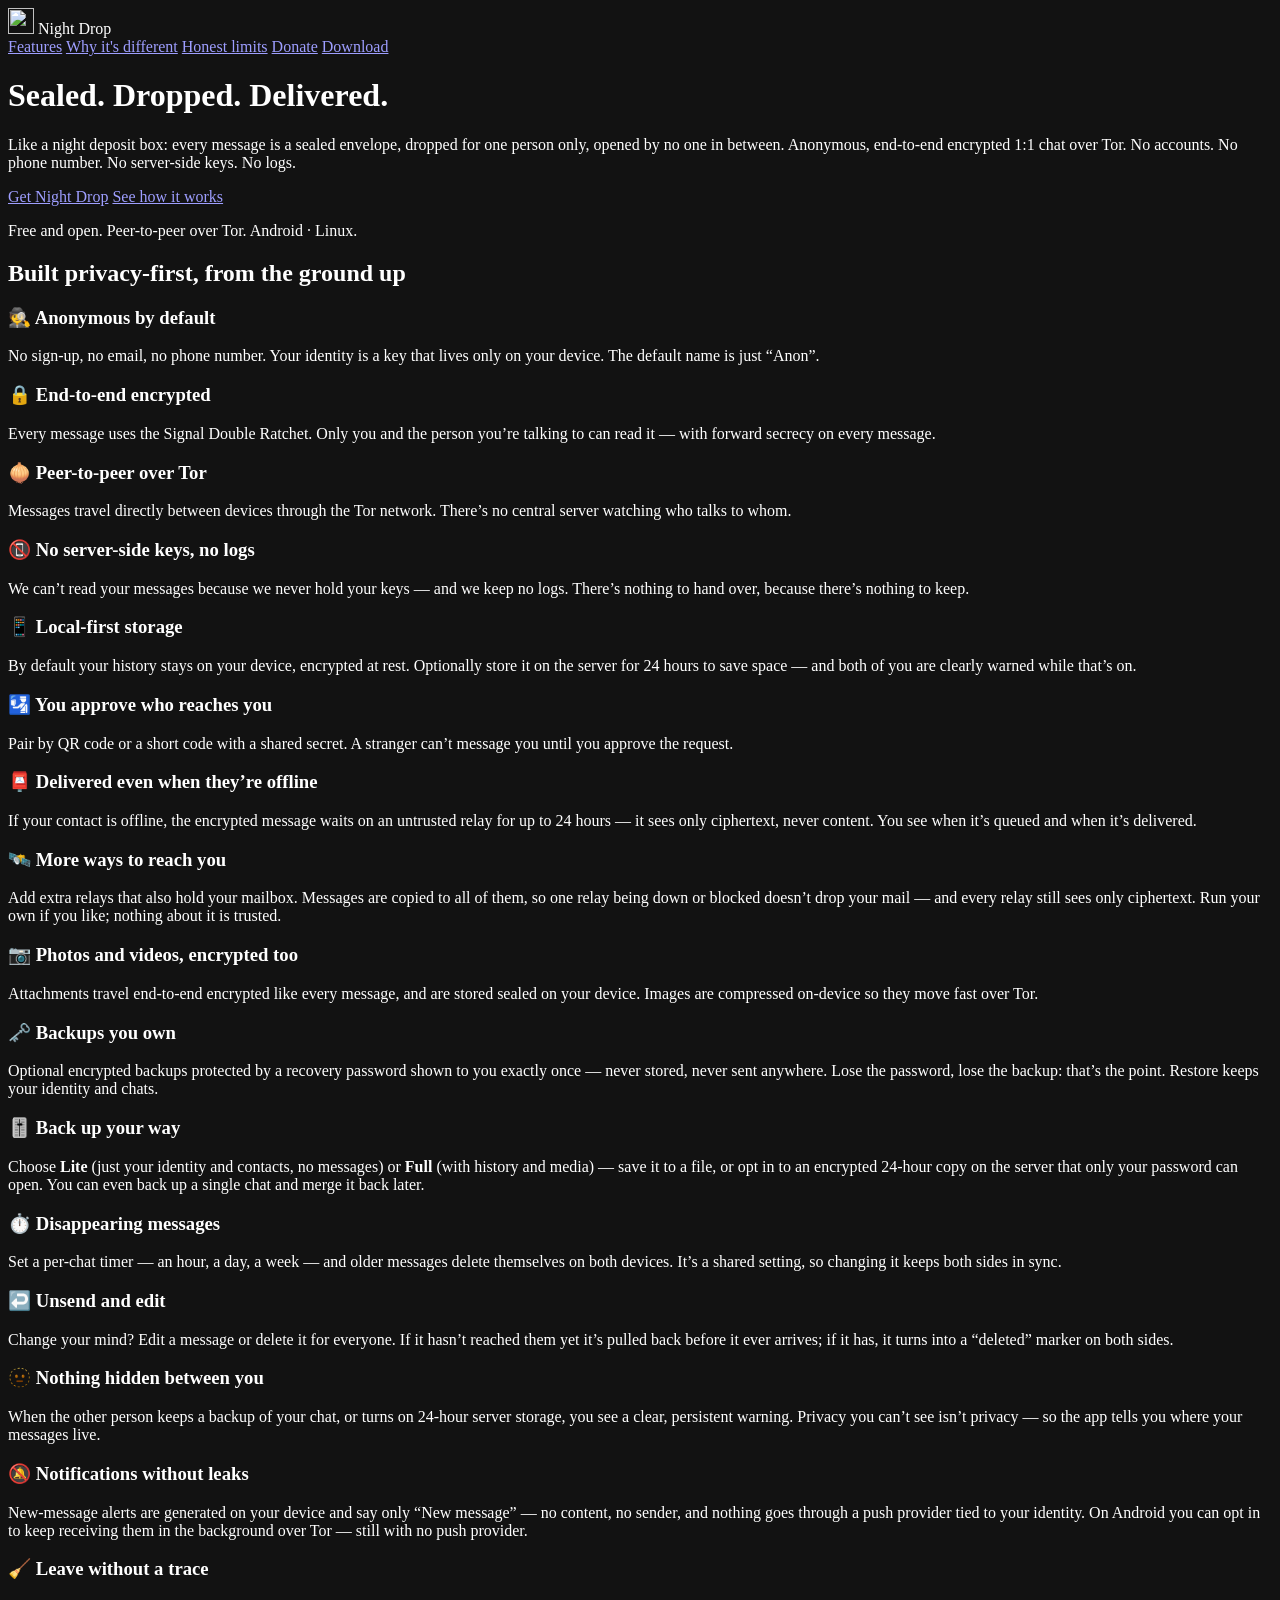
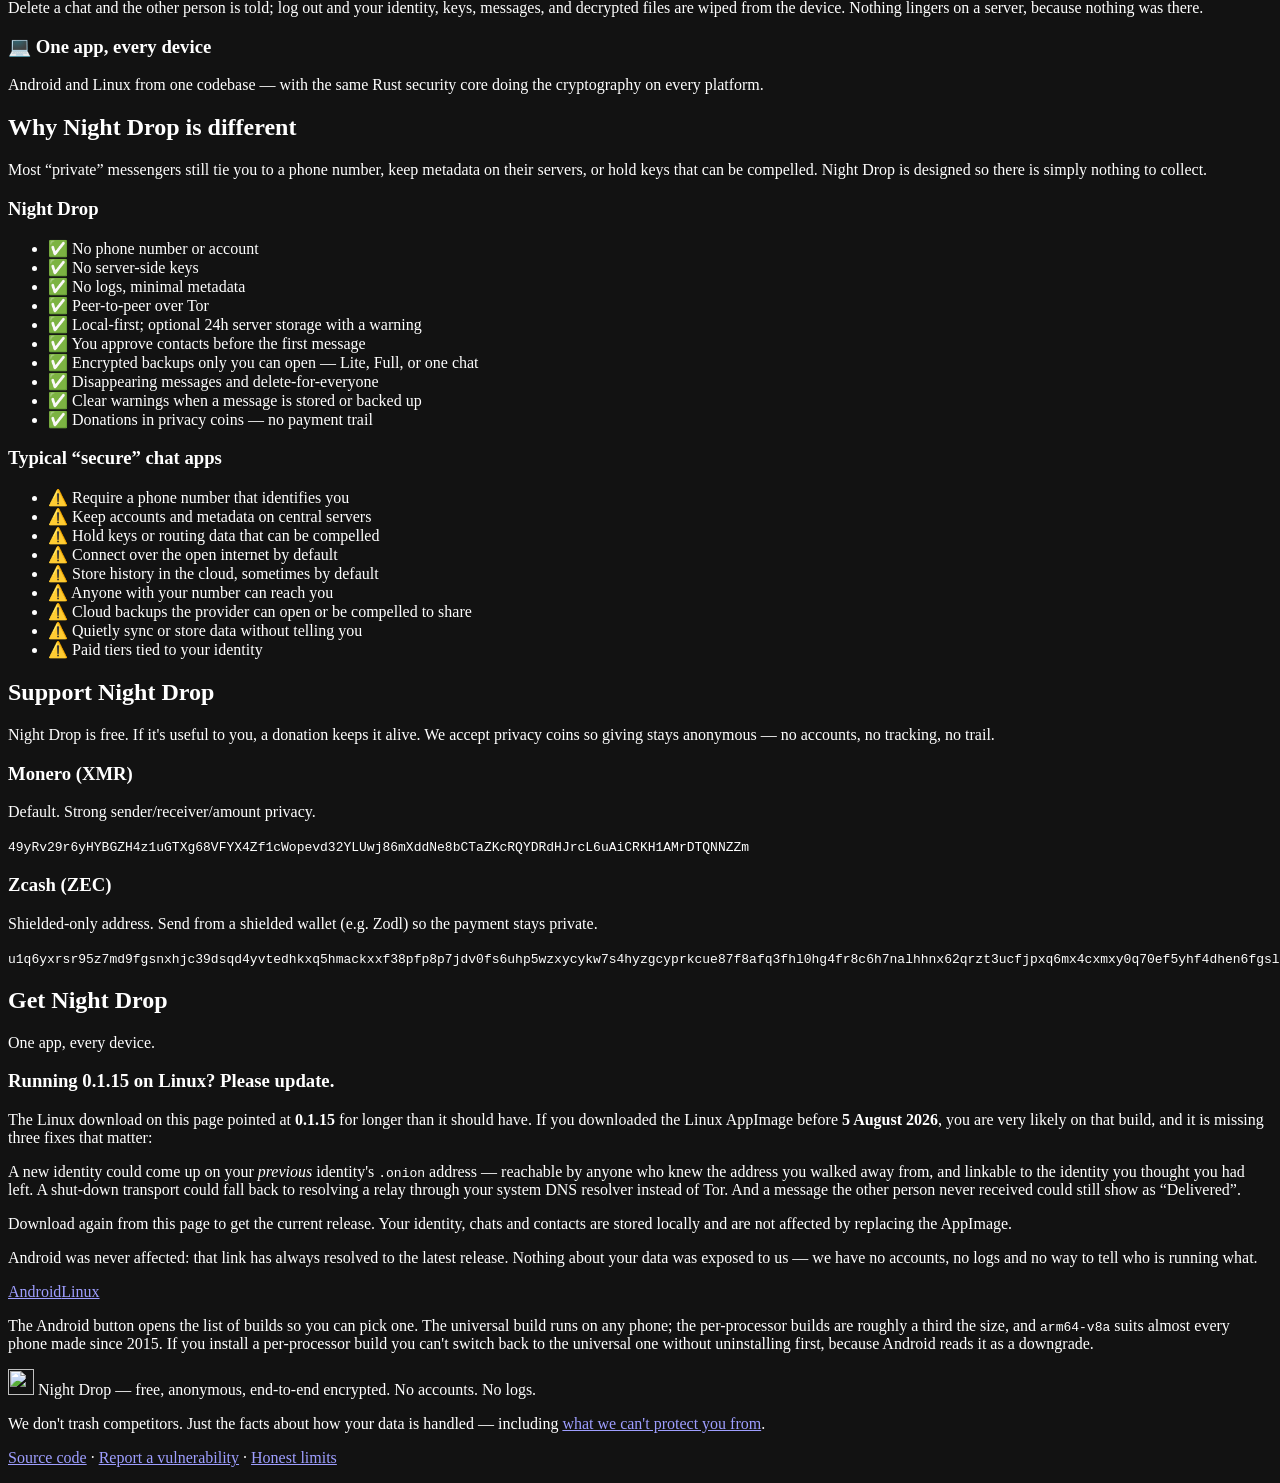
==== website/index.html @ 1fd668e3 "Accept Zcash donations, and show the addresses without JavaScript Adds a shielded-only Zcash unified" ====
<!DOCTYPE html>
<html lang="en">
<head>
  <meta charset="UTF-8" />
  <!-- No external resources: block any third-party script, style, font, image, or beacon —
       nothing can track a visitor or exfiltrate. (frame-ancestors is ignored in a meta CSP; set
       it plus X-Frame-Options as HTTP headers on the server for clickjacking protection.) -->
  <meta http-equiv="Content-Security-Policy" content="default-src 'self'; script-src 'self' 'unsafe-inline'; style-src 'self' 'unsafe-inline'; img-src 'self' data:; font-src 'self'; connect-src 'self'; object-src 'none'; base-uri 'none'; form-action 'none'; frame-ancestors 'none'">
  <meta name="viewport" content="width=device-width, initial-scale=1.0" />
  <title>Night Drop — private messaging that leaves no trace</title>
  <meta name="description" content="Night Drop is a free, anonymous, end-to-end encrypted 1:1 messenger. No accounts, no server-side keys, no logs. Peer-to-peer over Tor, local-first storage." />
  <link rel="canonical" href="https://nightdrop.app/" />
  <meta name="robots" content="index, follow, max-image-preview:large" />
  <!-- Privacy: don't leak the referring URL to anything the page links out to. -->
  <meta name="referrer" content="no-referrer" />
  <meta name="theme-color" content="#0e0f14" />
  <meta name="color-scheme" content="dark" />

  <!-- Open Graph (link previews) -->
  <meta property="og:title" content="Night Drop — private messaging that leaves no trace" />
  <meta property="og:description" content="Sealed. Dropped. Delivered. Anonymous, end-to-end encrypted 1:1 chat over Tor — no accounts, no server-side keys, no logs, no one in between." />
  <meta property="og:type" content="website" />
  <meta property="og:url" content="https://nightdrop.app/" />
  <meta property="og:site_name" content="Night Drop" />
  <meta property="og:locale" content="en" />
  <meta property="og:image" content="https://nightdrop.app/icon-512.png" />
  <meta property="og:image:width" content="512" />
  <meta property="og:image:height" content="512" />
  <meta property="og:image:alt" content="Night Drop app icon" />

  <!-- Twitter/X card -->
  <meta name="twitter:card" content="summary" />
  <meta name="twitter:title" content="Night Drop — private messaging that leaves no trace" />
  <meta name="twitter:description" content="Anonymous, end-to-end encrypted 1:1 chat over Tor — no accounts, no server-side keys, no logs, no one in between." />
  <meta name="twitter:image" content="https://nightdrop.app/icon-512.png" />

  <link rel="icon" type="image/png" sizes="192x192" href="icon-192.png" />
  <link rel="icon" type="image/png" sizes="512x512" href="icon-512.png" />
  <link rel="apple-touch-icon" href="apple-touch-icon.png" />
  <link rel="manifest" href="/manifest.webmanifest" />
  <link rel="stylesheet" href="styles.css" />

  <!-- Structured data: help search engines understand this is a free cross-platform
       communication app and its home page. -->
  <script type="application/ld+json">
  {
    "@context": "https://schema.org",
    "@graph": [
      {
        "@type": "WebSite",
        "@id": "https://nightdrop.app/#website",
        "url": "https://nightdrop.app/",
        "name": "Night Drop",
        "description": "Anonymous, end-to-end encrypted 1:1 messaging over Tor. No accounts, no server-side keys, no logs.",
        "inLanguage": "en"
      },
      {
        "@type": "SoftwareApplication",
        "@id": "https://nightdrop.app/#app",
        "name": "Night Drop",
        "applicationCategory": "CommunicationApplication",
        "operatingSystem": "Android, Linux",
        "url": "https://nightdrop.app/",
        "image": "https://nightdrop.app/icon-512.png",
        "description": "A free, anonymous, end-to-end encrypted 1:1 messenger. Peer-to-peer over Tor, local-first storage, no accounts and no server-side keys.",
        "isAccessibleForFree": true,
        "offers": {
          "@type": "Offer",
          "price": "0",
          "priceCurrency": "USD"
        }
      }
    ]
  }
  </script>

  <!-- Shared config (donation addresses, copy, download links). Generated from
       config/app_config.json by `make config` — the single source of truth shared with the app. -->
  <script src="config.js"></script>
</head>
<body>
  <nav>
    <div class="nav-inner">
      <span class="brand"><img src="icon-192.png" alt="" class="brand-icon" width="26" height="26" decoding="async" /> Night Drop</span>
      <div class="nav-links">
        <a href="#features">Features</a>
        <a href="#why">Why it's different</a>
        <a href="limits.html">Honest limits</a>
        <a href="#donate">Donate</a>
        <a href="#download">Download</a>
      </div>
    </div>
  </nav>
  <header class="hero">
    <div class="hero-content">
      <h1 id="hero-headline">Sealed. Dropped. Delivered.</h1>
      <p class="tagline" id="hero-tagline">
        Like a night deposit box: every message is a sealed envelope, dropped for one
        person only, opened by no one in between. Anonymous, end-to-end encrypted 1:1
        chat over Tor. No accounts. No phone number. No server-side keys. No logs.
      </p>
      <div class="cta">
        <a class="btn primary" href="#download">Get Night Drop</a>
        <a class="btn ghost" href="#features">See how it works</a>
      </div>
      <p class="fineprint">Free and open. Peer-to-peer over Tor. Android ·<!-- iOS · Windows · macOS ·--> Linux.</p>
    </div>
  </header>

  <main>
    <section id="features" class="section">
      <h2>Built privacy-first, from the ground up</h2>
      <div class="grid">
        <article class="card">
          <h3>🕵️ Anonymous by default</h3>
          <p>No sign-up, no email, no phone number. Your identity is a key that lives
             only on your device. The default name is just “Anon”.</p>
        </article>
        <article class="card">
          <h3>🔒 End-to-end encrypted</h3>
          <p>Every message uses the Signal Double Ratchet. Only you and the person
             you’re talking to can read it — with forward secrecy on every message.</p>
        </article>
        <article class="card">
          <h3>🧅 Peer-to-peer over Tor</h3>
          <p>Messages travel directly between devices through the Tor network. There’s
             no central server watching who talks to whom.</p>
        </article>
        <article class="card">
          <h3>📵 No server-side keys, no logs</h3>
          <p>We can’t read your messages because we never hold your keys — and we keep
             no logs. There’s nothing to hand over, because there’s nothing to keep.</p>
        </article>
        <article class="card">
          <h3>📱 Local-first storage</h3>
          <p>By default your history stays on your device, encrypted at rest. Optionally
             store it on the server for 24 hours to save space — and both of you are
             clearly warned while that’s on.</p>
        </article>
        <article class="card">
          <h3>🛂 You approve who reaches you</h3>
          <p>Pair by QR code or a short code with a shared secret. A stranger can’t
             message you until you approve the request.</p>
        </article>
        <article class="card">
          <h3>📮 Delivered even when they’re offline</h3>
          <p>If your contact is offline, the encrypted message waits on an untrusted
             relay for up to 24 hours — it sees only ciphertext, never content. You
             see when it’s queued and when it’s delivered.</p>
        </article>
        <article class="card">
          <h3>🛰️ More ways to reach you</h3>
          <p>Add extra relays that also hold your mailbox. Messages are copied to all of
             them, so one relay being down or blocked doesn’t drop your mail — and every
             relay still sees only ciphertext. Run your own if you like; nothing about it
             is trusted.</p>
        </article>
        <article class="card">
          <h3>📷 Photos and videos, encrypted too</h3>
          <p>Attachments travel end-to-end encrypted like every message, and are
             stored sealed on your device. Images are compressed on-device so they
             move fast over Tor.</p>
        </article>
        <article class="card">
          <h3>🗝️ Backups you own</h3>
          <p>Optional encrypted backups protected by a recovery password shown to you
             exactly once — never stored, never sent anywhere. Lose the password, lose
             the backup: that’s the point. Restore keeps your identity and chats.</p>
        </article>
        <article class="card">
          <h3>🎚️ Back up your way</h3>
          <p>Choose <strong>Lite</strong> (just your identity and contacts, no messages)
             or <strong>Full</strong> (with history and media) — save it to a file, or opt
             in to an encrypted 24-hour copy on the server that only your password can open.
             You can even back up a single chat and merge it back later.</p>
        </article>
        <article class="card">
          <h3>⏱️ Disappearing messages</h3>
          <p>Set a per-chat timer — an hour, a day, a week — and older messages delete
             themselves on both devices. It’s a shared setting, so changing it keeps both
             sides in sync.</p>
        </article>
        <article class="card">
          <h3>↩️ Unsend and edit</h3>
          <p>Change your mind? Edit a message or delete it for everyone. If it hasn’t
             reached them yet it’s pulled back before it ever arrives; if it has, it turns
             into a “deleted” marker on both sides.</p>
        </article>
        <article class="card">
          <h3>🫥 Nothing hidden between you</h3>
          <p>When the other person keeps a backup of your chat, or turns on 24-hour server
             storage, you see a clear, persistent warning. Privacy you can’t see isn’t
             privacy — so the app tells you where your messages live.</p>
        </article>
        <article class="card">
          <h3>🔕 Notifications without leaks</h3>
          <p>New-message alerts are generated on your device and say only “New
             message” — no content, no sender, and nothing goes through a push
             provider tied to your identity. On Android you can opt in to keep receiving
             them in the background over Tor — still with no push provider.</p>
        </article>
        <article class="card">
          <h3>🧹 Leave without a trace</h3>
          <p>Delete a chat and the other person is told; log out and your identity,
             keys, messages, and decrypted files are wiped from the device. Nothing
             lingers on a server, because nothing was there.</p>
        </article>
        <article class="card">
          <h3>💻 One app, every device</h3>
          <p>Android <!--iOS, Windows, macOS,--> and Linux from one codebase — with the same
             Rust security core doing the cryptography on every platform.</p>
        </article>
      </div>
    </section>

    <section id="why" class="section alt">
      <h2>Why Night Drop is different</h2>
      <p class="lead">
        Most “private” messengers still tie you to a phone number, keep metadata on
        their servers, or hold keys that can be compelled. Night Drop is designed so
        there is simply nothing to collect.
      </p>
      <div class="compare">
        <div class="compare-col us">
          <h3>Night Drop</h3>
          <ul>
            <li>✅ No phone number or account</li>
            <li>✅ No server-side keys</li>
            <li>✅ No logs, minimal metadata</li>
            <li>✅ Peer-to-peer over Tor</li>
            <li>✅ Local-first; optional 24h server storage with a warning</li>
            <li>✅ You approve contacts before the first message</li>
            <li>✅ Encrypted backups only you can open — Lite, Full, or one chat</li>
            <li>✅ Disappearing messages and delete-for-everyone</li>
            <li>✅ Clear warnings when a message is stored or backed up</li>
            <li>✅ Donations in privacy coins — no payment trail</li>
          </ul>
        </div>
        <div class="compare-col them">
          <h3>Typical “secure” chat apps</h3>
          <ul>
            <li>⚠️ Require a phone number that identifies you</li>
            <li>⚠️ Keep accounts and metadata on central servers</li>
            <li>⚠️ Hold keys or routing data that can be compelled</li>
            <li>⚠️ Connect over the open internet by default</li>
            <li>⚠️ Store history in the cloud, sometimes by default</li>
            <li>⚠️ Anyone with your number can reach you</li>
            <li>⚠️ Cloud backups the provider can open or be compelled to share</li>
            <li>⚠️ Quietly sync or store data without telling you</li>
            <li>⚠️ Paid tiers tied to your identity</li>
          </ul>
        </div>
      </div>
    </section>

    <section id="donate" class="section">
      <h2>Support Night Drop</h2>
      <p class="lead" id="donate-blurb">
        Night Drop is free. If it’s useful to you, a donation keeps it alive. We accept
        privacy coins so giving stays anonymous — no accounts, no tracking, no trail.
      </p>
      <!-- Static copies of config/app_config.json's donations, for visitors without JavaScript —
           Tor Browser's "Safest" level disables it, and the onion site is where those visitors
           are. config.js re-renders the same list when scripts run. A placeholder here once showed
           Safest-mode visitors no Monero address at all; app/test/donations_test.dart now fails
           if any address in the config is missing from this page. -->
      <div class="grid" id="donate-grid">
        <article class="card coin">
          <h3>Monero (XMR)</h3>
          <p class="muted">Default. Strong sender/receiver/amount privacy.</p>
          <code class="addr">49yRv29r6yHYBGZH4z1uGTXg68VFYX4Zf1cWopevd32YLUwj86mXddNe8bCTaZKcRQYDRdHJrcL6uAiCRKH1AMrDTQNNZZm</code>
        </article>
        <article class="card coin">
          <h3>Zcash (ZEC)</h3>
          <p class="muted">Shielded-only address. Send from a shielded wallet (e.g. Zodl) so the payment stays private.</p>
          <code class="addr">u1q6yxrsr95z7md9fgsnxhjc39dsqd4yvtedhkxq5hmackxxf38pfp8p7jdv0fs6uhp5wzxycykw7s4hyzgcyprkcue87f8afq3fhl0hg4fr8c6h7nalhhnx62qrzt3ucfjpxq6mx4cxmxy0q70ef5yhf4dhen6fgslsntl85zju00ulhk</code>
        </article>
      </div>
      <!--<p class="fineprint">Addresses are non-custodial and published as-is. Edit them in one
        place — <code>config/app_config.json</code> — then run <code>make config</code>.</p>-->
    </section>

    <section id="download" class="section alt">
      <h2>Get Night Drop</h2>
      <p class="lead">One app, every device.</p>

      <!-- Remove this notice once 0.1.15 is far enough behind us to be uninteresting. It exists
           because the Linux download link on this page pointed at the v0.1.15 tag from
           2026-08-02 (when 0.1.16 shipped) until 2026-08-05, so people who downloaded Linux in
           that window are on a build missing three security fixes and have no auto-update. -->
      <div class="notice" role="note">
        <h3>Running 0.1.15 on Linux? Please update.</h3>
        <p>The Linux download on this page pointed at <strong>0.1.15</strong> for longer than it
           should have. If you downloaded the Linux AppImage before <strong>5 August 2026</strong>,
           you are very likely on that build, and it is missing three fixes that matter:</p>
        <p class="muted">A new identity could come up on your <em>previous</em> identity's
           <code>.onion</code> address — reachable by anyone who knew the address you walked away
           from, and linkable to the identity you thought you had left. A shut-down transport could
           fall back to resolving a relay through your system DNS resolver instead of Tor. And a
           message the other person never received could still show as “Delivered”.</p>
        <p>Download again from this page to get the current release. Your identity, chats and
           contacts are stored locally and are not affected by replacing the AppImage.</p>
        <p class="muted">Android was never affected: that link has always resolved to the latest
           release. Nothing about your data was exposed to us — we have no accounts, no logs and no
           way to tell who is running what.</p>
      </div>
      <div class="downloads" id="download-links">
        <!--<a class="btn ghost" href="#">iOS</a>-->
        <a class="btn ghost" href="#">Android</a>
        <!--<a class="btn ghost" href="#">Windows</a>-->
        <!--a class="btn ghost" href="#">macOS</a>-->
        <a class="btn ghost" href="#">Linux</a>
      </div>
      <p class="fineprint">
        The Android button opens the list of builds so you can pick one. The universal build runs
        on any phone; the per-processor builds are roughly a third the size, and
        <code>arm64-v8a</code> suits almost every phone made since 2015. If you install a
        per-processor build you can't switch back to the universal one without uninstalling
        first, because Android reads it as a downgrade.
      </p>
    </section>
  </main>

  <footer>
    <p><img src="icon-192.png" alt="" class="brand-icon" width="26" height="26" decoding="async" /> Night Drop — free, anonymous, end-to-end encrypted. No accounts. No logs.</p>
    <p class="muted">We don't trash competitors. Just the facts about how your data is handled — including <a href="limits.html">what we can't protect you from</a>.</p>
    <p class="muted footer-links">
      <a href="https://github.com/nightdropapp/nightdrop" id="source-link">Source code</a> ·
      <a href="/.well-known/security.txt">Report a vulnerability</a> ·
      <a href="limits.html">Honest limits</a>
    </p>
  </footer>

  <!-- Populate the parts that change (addresses, copy, download links) from the shared config
       so they stay in sync with the app. Falls back to the static HTML above if config.js is
       absent (e.g. opened without `make config`). -->
  <script>
    (function () {
      var c = window.NIGHTDROP_CONFIG;
      if (!c) return;
      function esc(s) {
        return String(s).replace(/[&<>"]/g, function (m) {
          return { '&': '&amp;', '<': '&lt;', '>': '&gt;', '"': '&quot;' }[m];
        });
      }
      function setText(id, txt) {
        var e = document.getElementById(id);
        if (e && txt) e.textContent = txt;
      }
      if (c.links && c.links.source) {
        var src = document.getElementById('source-link');
        if (src) src.href = c.links.source;
      }
      if (c.app) {
        setText('hero-headline', c.app.headline);
        setText('hero-tagline', c.app.tagline);
        setText('donate-blurb', c.app.blurb);
        if (c.app.name) document.title = c.app.name + ' — private messaging that leaves no trace';
      }
      if (Array.isArray(c.donations) && c.donations.length) {
        var grid = document.getElementById('donate-grid');
        if (grid) {
          grid.innerHTML = c.donations.map(function (d) {
            return '<article class="card coin"><h3>' + esc(d.name) + ' (' + esc(d.ticker) +
              ')</h3><p class="muted">' + esc(d.note || '') + '</p><code class="addr">' +
              esc(d.address) + '</code></article>';
          }).join('');
        }
      }
      if (c.downloads) {
        // On the .onion mirror, serve the binaries from this same origin so a visitor never has
        // to leave Tor for a clearnet endpoint (GitHub) to download. On clearnet, keep the GitHub
        // release links. downloads_onion holds the same-origin /applications/ paths.
        var onion = /\.onion$/i.test(location.hostname);
        var src = (onion && c.downloads_onion) ? c.downloads_onion : c.downloads;
        var box = document.getElementById('download-links');
        if (box) {
          var labels = { android: 'Android', windows: 'Windows', linux: 'Linux' };
          // Emit only an http(s) URL, or a same-origin /applications/ path (the .onion mirror).
          // Never a javascript:/data: scheme, even if the config were tampered with. esc() handles
          // characters; this guards the scheme.
          var usable = function (u) {
            return !!u && (/^https?:\/\//i.test(u) || /^\/applications\/[\w.\/-]+$/.test(u));
          };
          // A platform with no download configured is OMITTED, not rendered as a dead `#` button.
          // config/app_config.json ships empty strings for the platforms that have no build yet
          // (windows, and ios/macos which are not in `labels`), and a download button that goes
          // nowhere reads as a broken site to the one visitor who came to download.
          box.innerHTML = Object.keys(labels).filter(function (k) { return usable(src[k]); })
            .map(function (k) {
              var url = src[k];
              // `download` only for a link to an actual file. Android points at a folder (the
              // .onion mirror) or the release page (clearnet) so the visitor picks their build;
              // marking those `download` would save the listing page itself instead of opening it.
              var dl = /\.[A-Za-z0-9]+$/.test(url) ? ' download' : '';
              return '<a class="btn ghost"' + dl + ' href="' + esc(url) + '">' + labels[k] + '</a>';
            }).join('');
        }
      }
    })();
  </script>

  <!-- Frosted-glass sticky header: add .scrolled once the page leaves the top. -->
  <script>
    (function () {
      var nav = document.querySelector('nav');
      if (!nav) return;
      var onScroll = function () { nav.classList.toggle('scrolled', window.scrollY > 8); };
      onScroll();
      window.addEventListener('scroll', onScroll, { passive: true });
    })();
  </script>
</body>
</html>
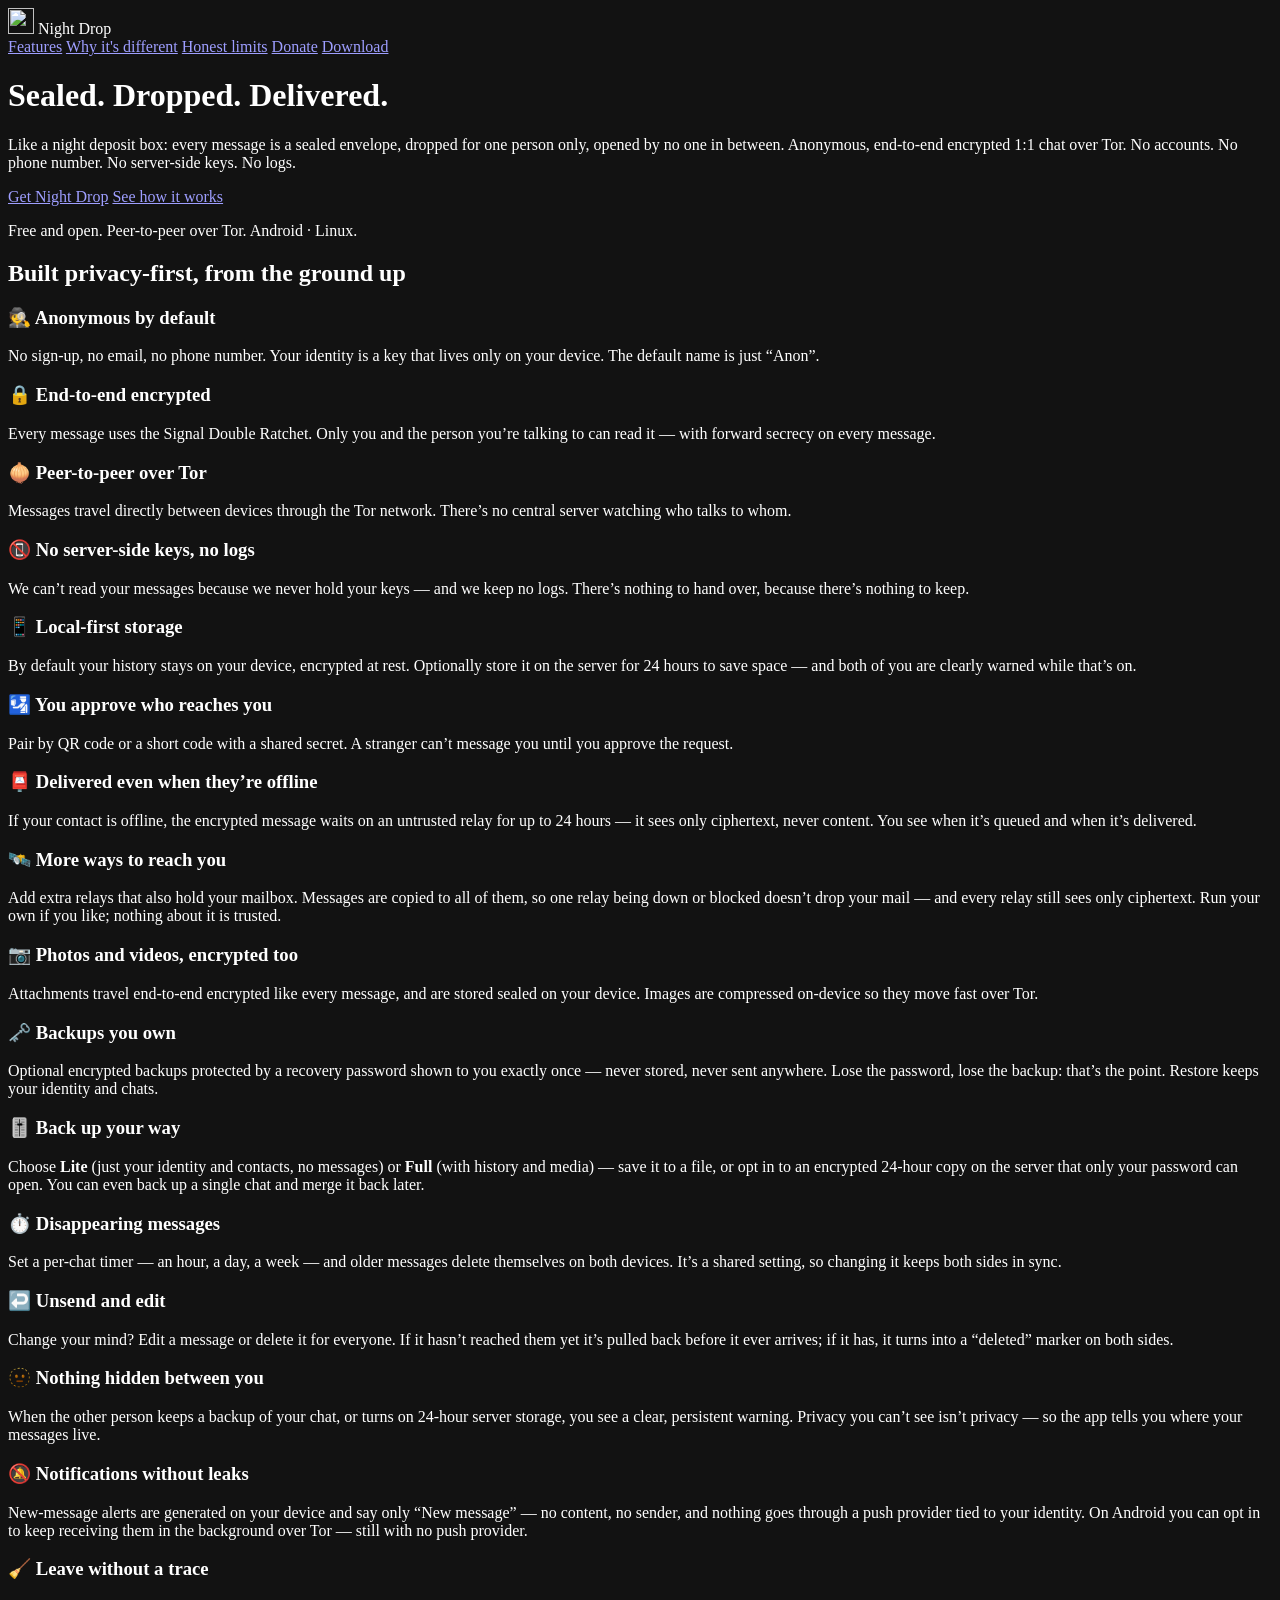
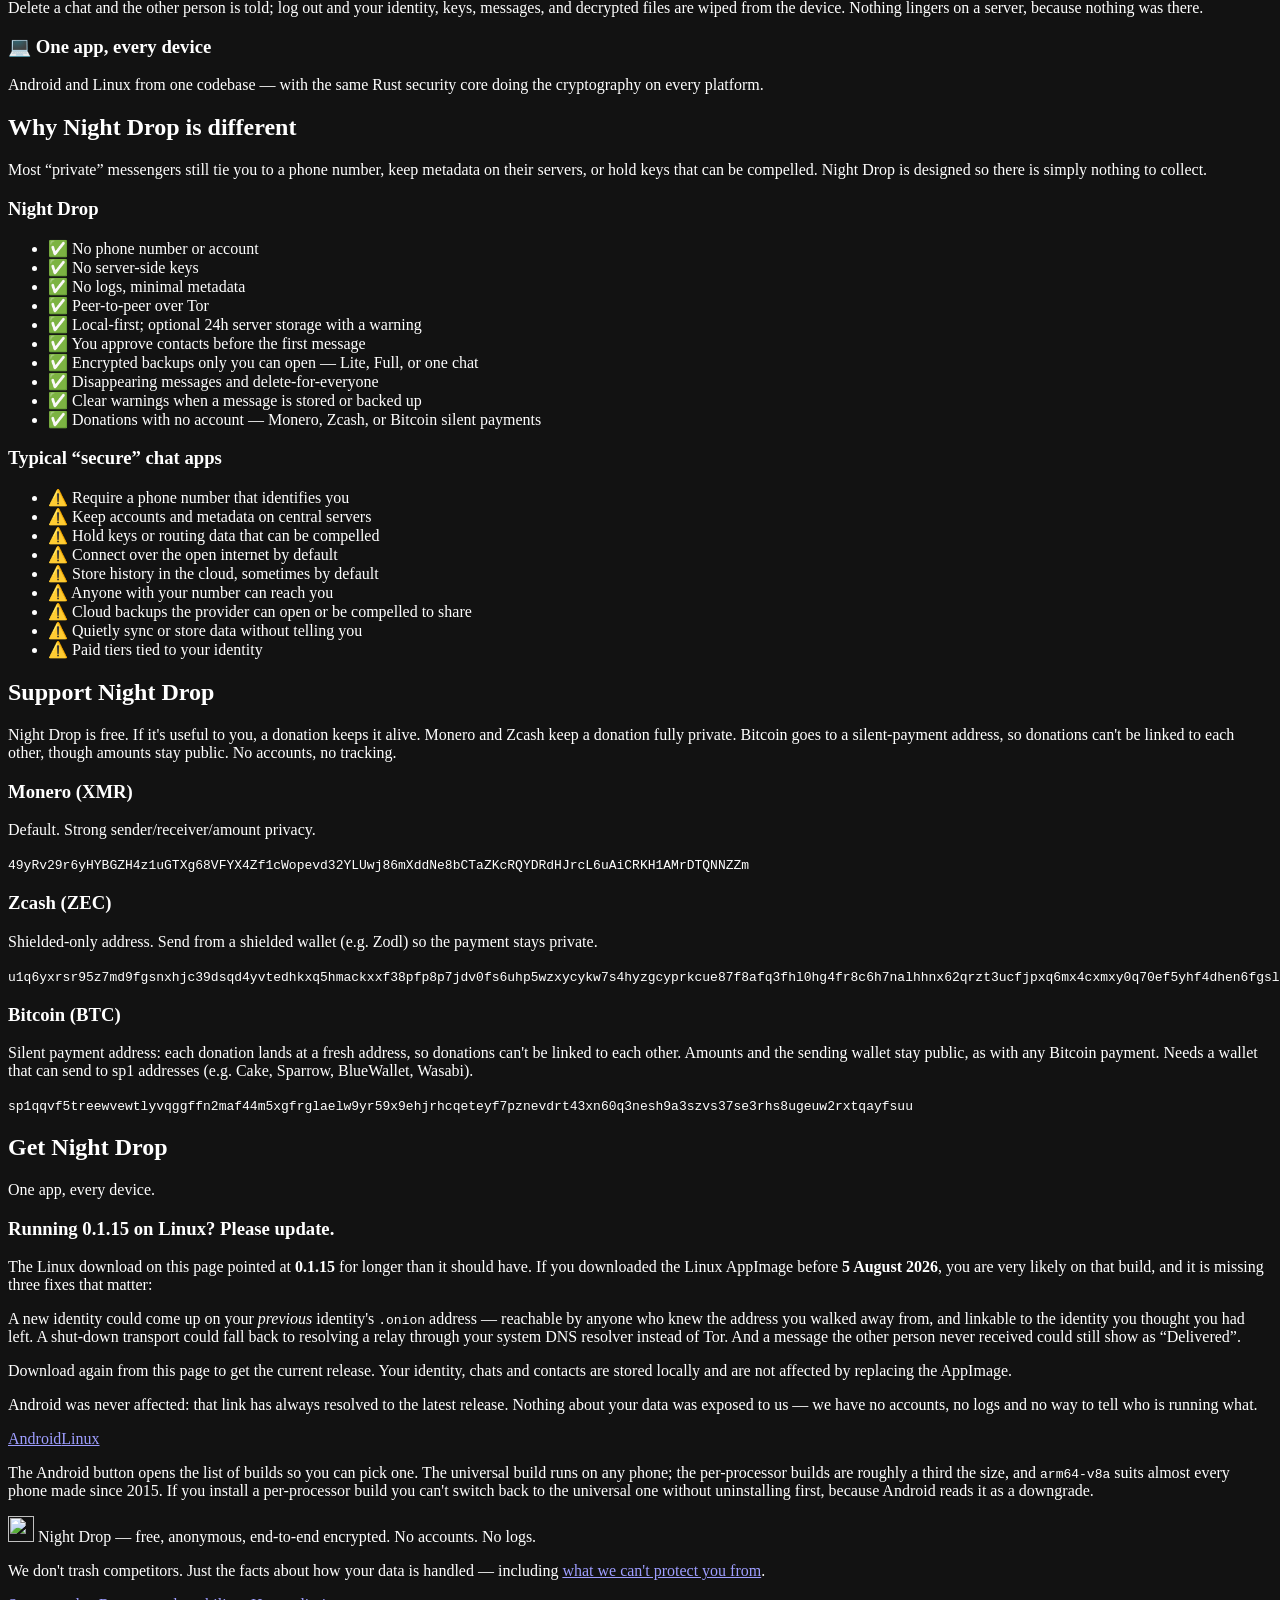
==== commit 72615567: "Accept Bitcoin donations through a silent payment address For donors who hold no privacy coin. Only " ====
--- a/website/index.html
+++ b/website/index.html
@@ -233,7 +233,7 @@
             <li>✅ Encrypted backups only you can open — Lite, Full, or one chat</li>
             <li>✅ Disappearing messages and delete-for-everyone</li>
             <li>✅ Clear warnings when a message is stored or backed up</li>
-            <li>✅ Donations in privacy coins — no payment trail</li>
+            <li>✅ Donations with no account — Monero, Zcash, or Bitcoin silent payments</li>
           </ul>
         </div>
         <div class="compare-col them">
@@ -256,8 +256,9 @@
     <section id="donate" class="section">
       <h2>Support Night Drop</h2>
       <p class="lead" id="donate-blurb">
-        Night Drop is free. If it’s useful to you, a donation keeps it alive. We accept
-        privacy coins so giving stays anonymous — no accounts, no tracking, no trail.
+        Night Drop is free. If it’s useful to you, a donation keeps it alive. Monero and Zcash keep
+        a donation fully private. Bitcoin goes to a silent-payment address, so donations can’t be
+        linked to each other, though amounts stay public. No accounts, no tracking.
       </p>
       <!-- Static copies of config/app_config.json's donations, for visitors without JavaScript —
            Tor Browser's "Safest" level disables it, and the onion site is where those visitors
@@ -274,6 +275,11 @@
           <h3>Zcash (ZEC)</h3>
           <p class="muted">Shielded-only address. Send from a shielded wallet (e.g. Zodl) so the payment stays private.</p>
           <code class="addr">u1q6yxrsr95z7md9fgsnxhjc39dsqd4yvtedhkxq5hmackxxf38pfp8p7jdv0fs6uhp5wzxycykw7s4hyzgcyprkcue87f8afq3fhl0hg4fr8c6h7nalhhnx62qrzt3ucfjpxq6mx4cxmxy0q70ef5yhf4dhen6fgslsntl85zju00ulhk</code>
+        </article>
+        <article class="card coin">
+          <h3>Bitcoin (BTC)</h3>
+          <p class="muted">Silent payment address: each donation lands at a fresh address, so donations can’t be linked to each other. Amounts and the sending wallet stay public, as with any Bitcoin payment. Needs a wallet that can send to sp1 addresses (e.g. Cake, Sparrow, BlueWallet, Wasabi).</p>
+          <code class="addr">sp1qqvf5treewvewtlyvqggffn2maf44m5xgfrglaelw9yr59x9ehjrhcqeteyf7pznevdrt43xn60q3nesh9a3szvs37se3rhs8ugeuw2rxtqayfsuu</code>
         </article>
       </div>
       <!--<p class="fineprint">Addresses are non-custodial and published as-is. Edit them in one
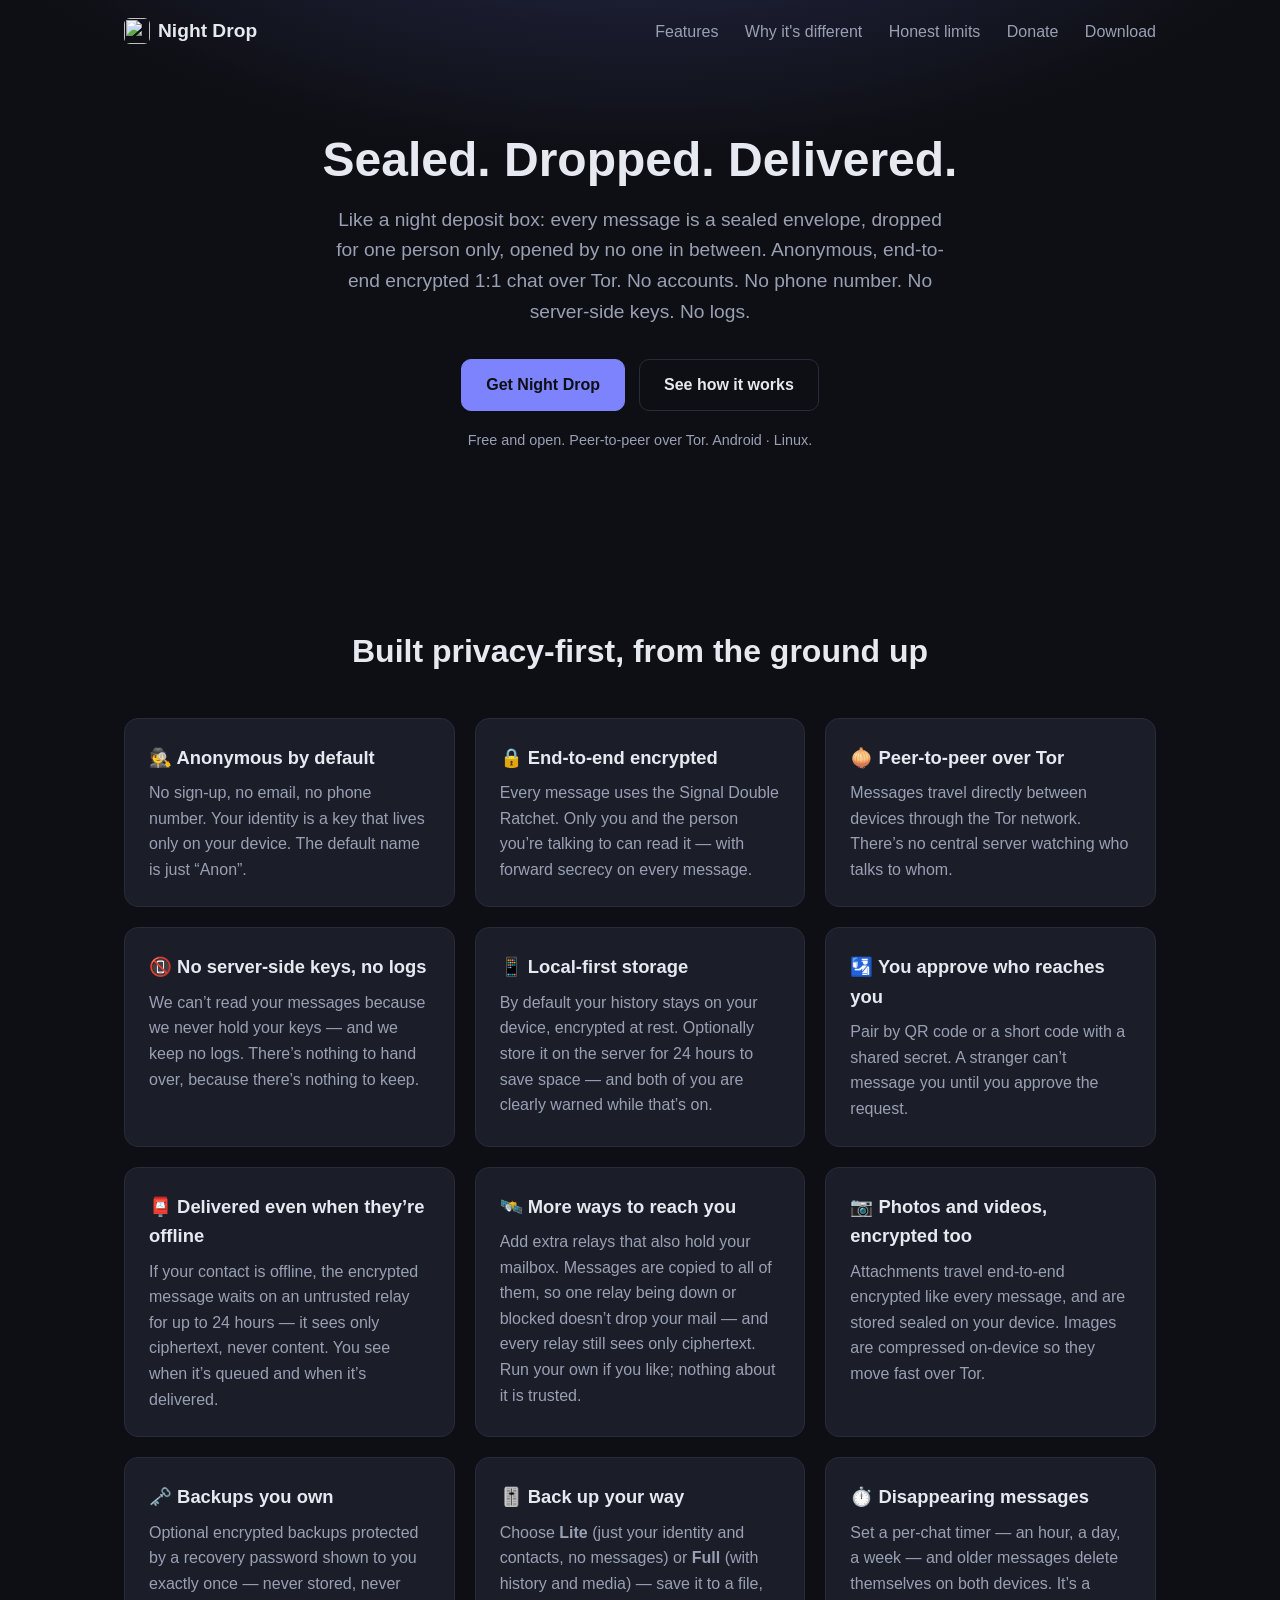
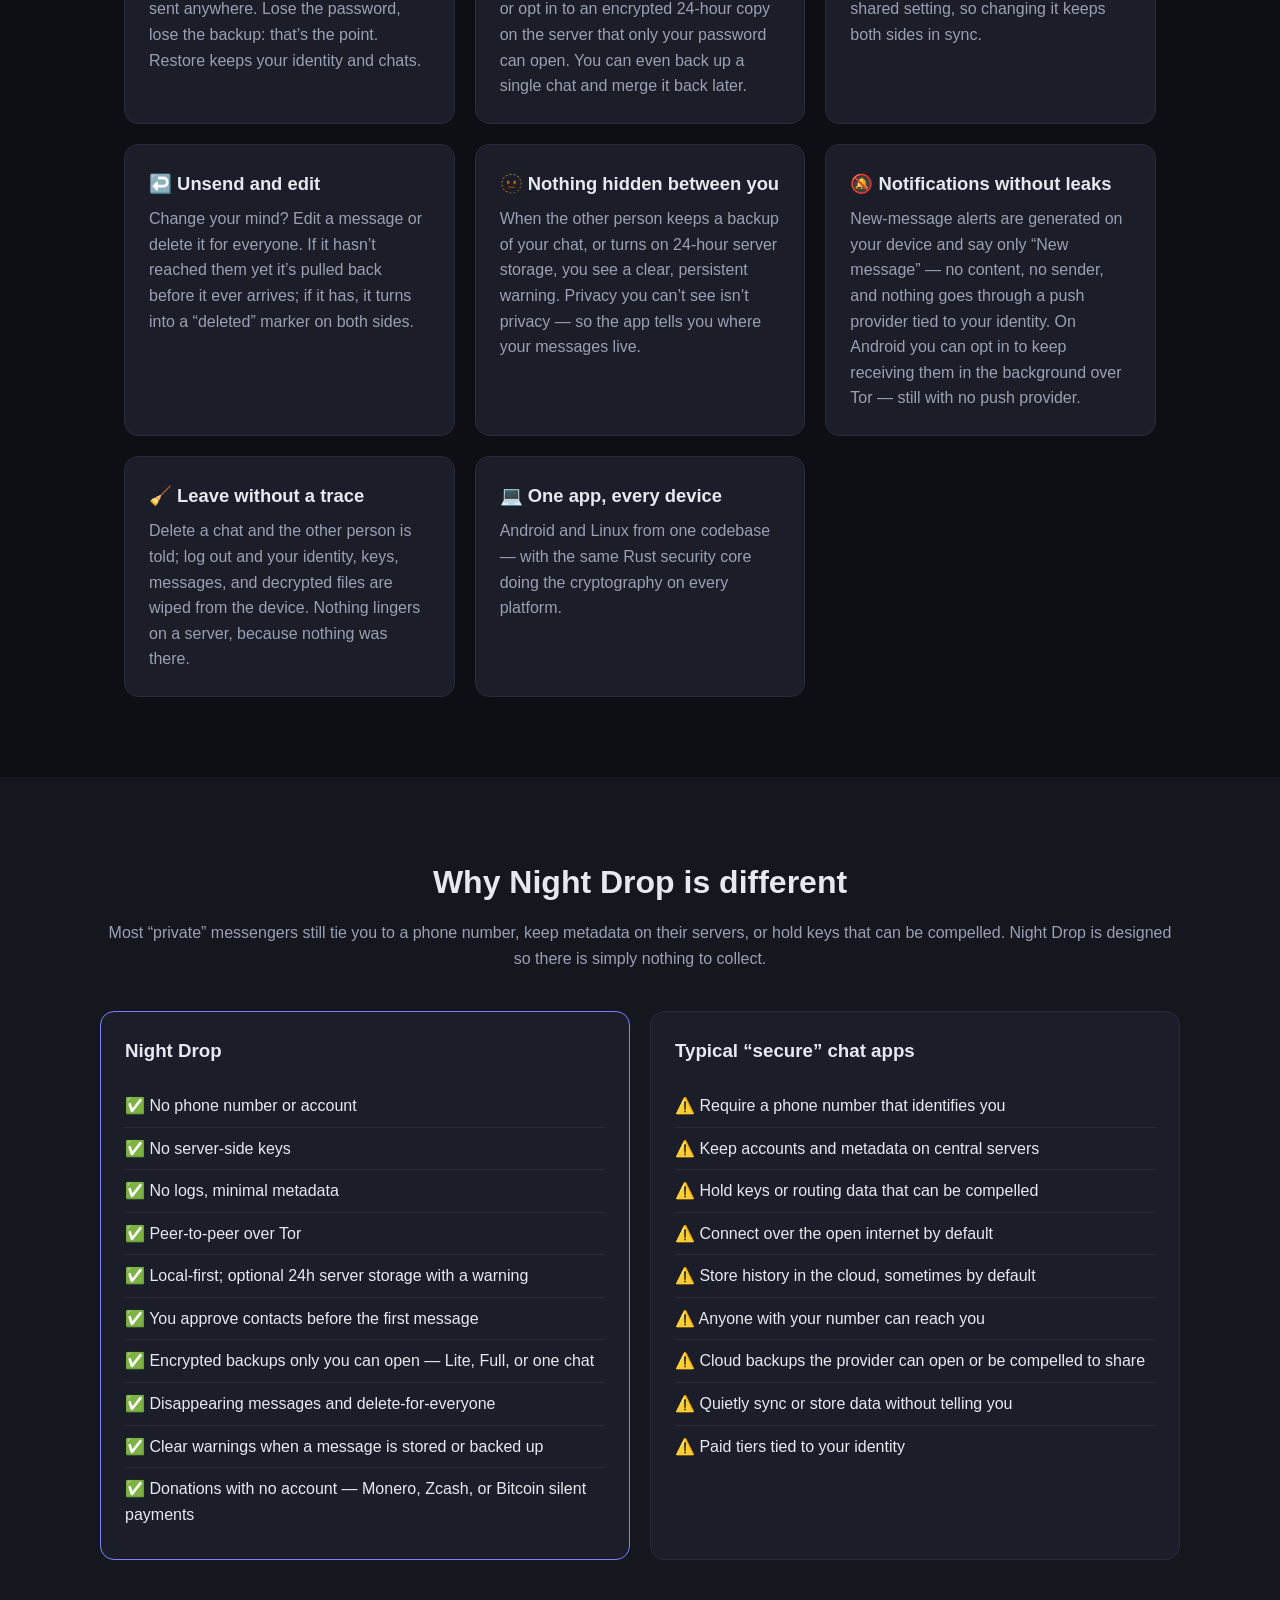
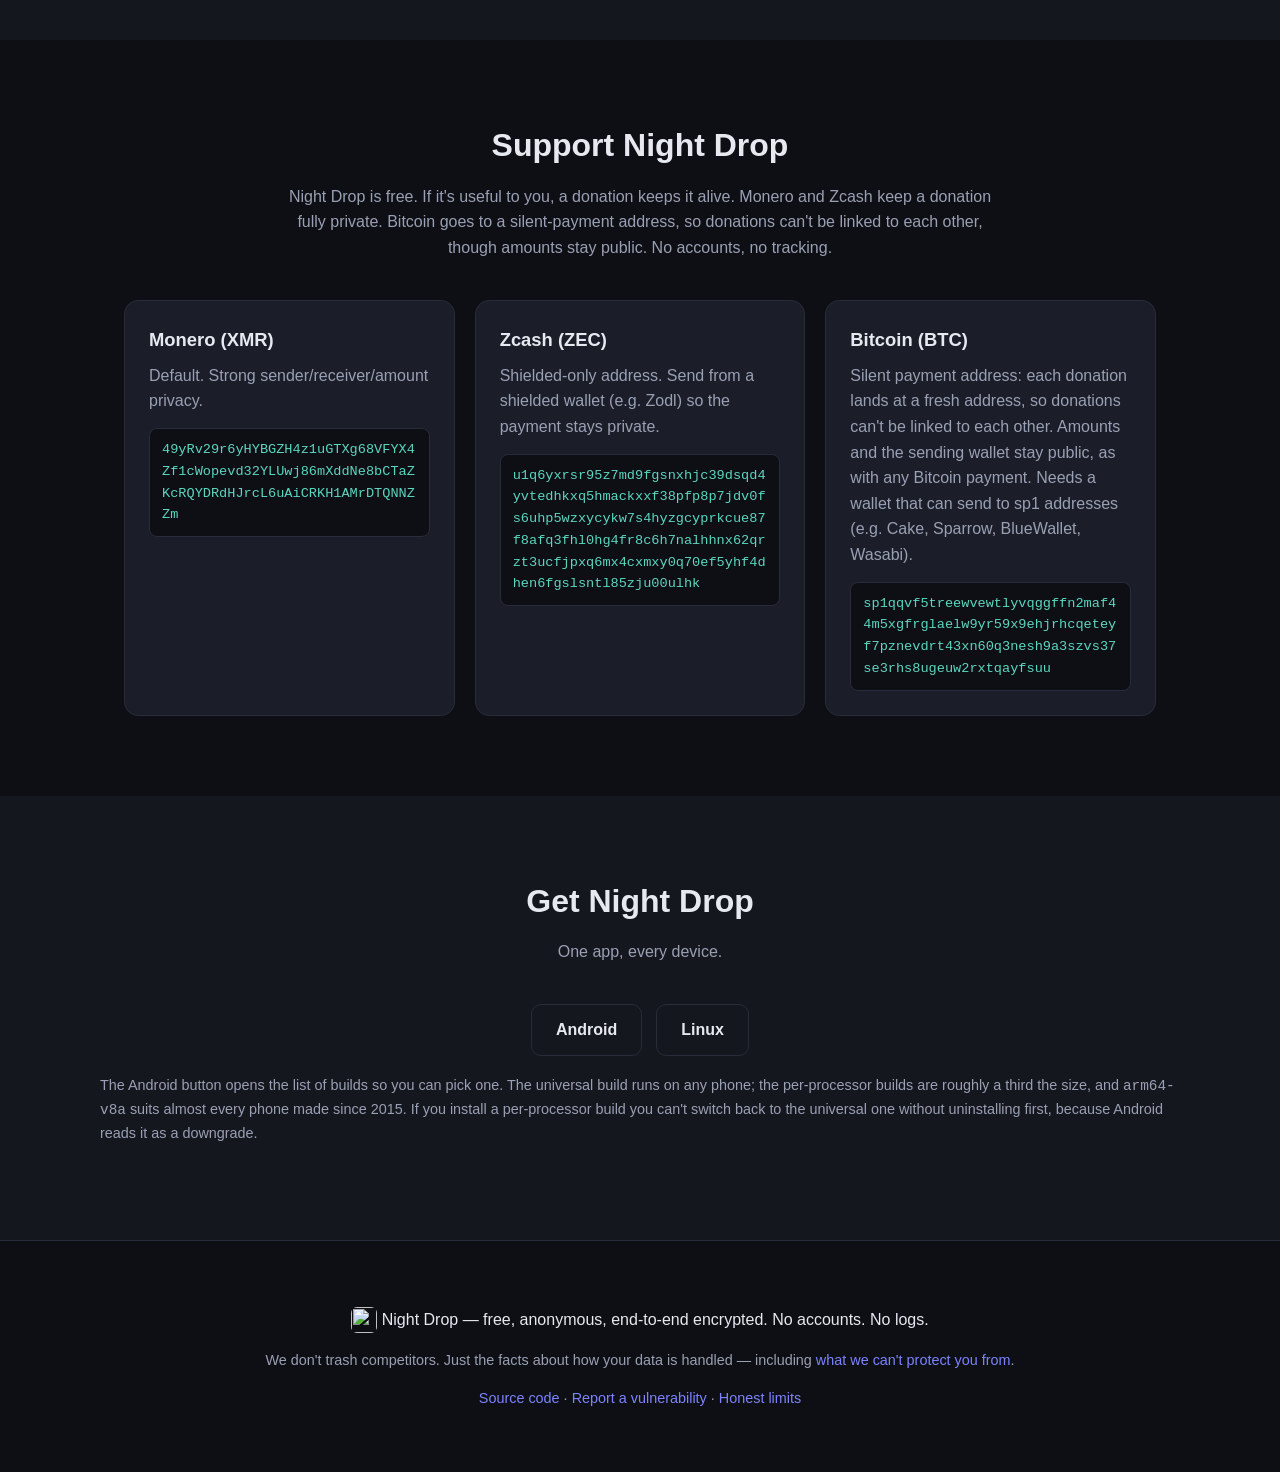
==== commit 7bfa4007: "Retire the "Running 0.1.15 on Linux?" notice It ran from 2026-08-05, nine releases ago, and was the " ====
--- a/website/index.html
+++ b/website/index.html
@@ -290,26 +290,6 @@
       <h2>Get Night Drop</h2>
       <p class="lead">One app, every device.</p>
 
-      <!-- Remove this notice once 0.1.15 is far enough behind us to be uninteresting. It exists
-           because the Linux download link on this page pointed at the v0.1.15 tag from
-           2026-08-02 (when 0.1.16 shipped) until 2026-08-05, so people who downloaded Linux in
-           that window are on a build missing three security fixes and have no auto-update. -->
-      <div class="notice" role="note">
-        <h3>Running 0.1.15 on Linux? Please update.</h3>
-        <p>The Linux download on this page pointed at <strong>0.1.15</strong> for longer than it
-           should have. If you downloaded the Linux AppImage before <strong>5 August 2026</strong>,
-           you are very likely on that build, and it is missing three fixes that matter:</p>
-        <p class="muted">A new identity could come up on your <em>previous</em> identity's
-           <code>.onion</code> address — reachable by anyone who knew the address you walked away
-           from, and linkable to the identity you thought you had left. A shut-down transport could
-           fall back to resolving a relay through your system DNS resolver instead of Tor. And a
-           message the other person never received could still show as “Delivered”.</p>
-        <p>Download again from this page to get the current release. Your identity, chats and
-           contacts are stored locally and are not affected by replacing the AppImage.</p>
-        <p class="muted">Android was never affected: that link has always resolved to the latest
-           release. Nothing about your data was exposed to us — we have no accounts, no logs and no
-           way to tell who is running what.</p>
-      </div>
       <div class="downloads" id="download-links">
         <!--<a class="btn ghost" href="#">iOS</a>-->
         <a class="btn ghost" href="#">Android</a>
--- a/website/styles.css
+++ b/website/styles.css
@@ -0,0 +1,189 @@
+:root {
+  --bg: #0e0f14;
+  --bg-alt: #15171f;
+  --card: #1b1e29;
+  --text: #e7e9f0;
+  --muted: #9aa0b4;
+  --accent: #7c83fd;
+  --accent-2: #5cd6c0;
+  --border: #272b3a;
+}
+
+* { box-sizing: border-box; }
+
+/* Offset in-page anchor jumps so headings don't land under the sticky nav. */
+html { scroll-behavior: smooth; scroll-padding-top: 76px; }
+
+body {
+  margin: 0;
+  font-family: -apple-system, BlinkMacSystemFont, "Segoe UI", Roboto, sans-serif;
+  /* Hero glow lives on the body so it sits behind the (now sticky, out-of-hero) nav.
+     no-repeat + a solid base keeps it from tiling down the tall page. */
+  background: radial-gradient(1200px 600px at 50% -200px, #2a2f55 0%, var(--bg) 60%) no-repeat var(--bg);
+  color: var(--text);
+  line-height: 1.6;
+}
+
+a { color: var(--accent); text-decoration: none; }
+
+/* Hero */
+.hero {
+  padding-bottom: 80px;
+}
+
+nav {
+  position: sticky;
+  top: 0;
+  z-index: 50;
+  border-bottom: 1px solid transparent;
+  transition: background-color .25s ease, backdrop-filter .25s ease,
+              border-color .25s ease, box-shadow .25s ease;
+}
+/* Frosted-glass bar once the page is scrolled. At the very top it stays transparent,
+   sitting over the hero gradient; the .scrolled class is toggled by a scroll listener.
+   The solid-ish rgba background is a graceful fallback where backdrop-filter is unsupported. */
+nav.scrolled {
+  background: rgba(14, 15, 20, 0.7);
+  -webkit-backdrop-filter: blur(14px) saturate(140%);
+  backdrop-filter: blur(14px) saturate(140%);
+  border-bottom-color: var(--border);
+  box-shadow: 0 8px 30px rgba(0, 0, 0, 0.28);
+}
+.nav-inner {
+  display: flex;
+  align-items: center;
+  justify-content: space-between;
+  max-width: 1080px;
+  margin: 0 auto;
+  padding: 16px 24px;
+}
+
+.brand { font-weight: 700; font-size: 1.2rem; display: inline-flex; align-items: center; gap: 8px; }
+.brand-icon { width: 26px; height: 26px; border-radius: 6px; vertical-align: middle; }
+.nav-links a { margin-left: 22px; color: var(--muted); }
+.nav-links a:hover { color: var(--text); }
+
+.hero-content {
+  max-width: 760px;
+  margin: 0 auto;
+  padding: 70px 24px 0;
+  text-align: center;
+}
+
+.hero-content h1 {
+  font-size: 3rem;
+  line-height: 1.1;
+  margin: 0 0 18px;
+}
+
+.tagline { font-size: 1.2rem; color: var(--muted); margin: 0 auto 32px; max-width: 620px; }
+
+.cta { display: flex; gap: 14px; justify-content: center; flex-wrap: wrap; }
+
+.btn {
+  display: inline-block;
+  padding: 12px 24px;
+  border-radius: 10px;
+  font-weight: 600;
+  border: 1px solid var(--border);
+}
+.btn.primary { background: var(--accent); color: #0e0f14; border-color: var(--accent); }
+.btn.primary:hover { filter: brightness(1.08); }
+.btn.ghost { color: var(--text); }
+.btn.ghost:hover { border-color: var(--accent); }
+
+.fineprint { color: var(--muted); font-size: 0.9rem; margin-top: 18px; }
+
+/* Sections */
+.section { max-width: 1080px; margin: 0 auto; padding: 80px 24px; }
+.section.alt { background: var(--bg-alt); max-width: none; }
+.section.alt > * { max-width: 1080px; margin-left: auto; margin-right: auto; }
+.section h2 { font-size: 2rem; text-align: center; margin: 0 0 12px; }
+.lead { text-align: center; color: var(--muted); max-width: 720px; margin: 0 auto 40px; }
+
+/* Cards */
+.grid {
+  display: grid;
+  grid-template-columns: repeat(auto-fit, minmax(280px, 1fr));
+  gap: 20px;
+  margin-top: 40px;
+}
+.card {
+  background: var(--card);
+  border: 1px solid var(--border);
+  border-radius: 14px;
+  padding: 24px;
+}
+.card h3 { margin: 0 0 8px; font-size: 1.15rem; }
+.card p { margin: 0; color: var(--muted); }
+.card.coin .addr {
+  display: block;
+  margin-top: 14px;
+  padding: 10px 12px;
+  background: #0e0f14;
+  border: 1px solid var(--border);
+  border-radius: 8px;
+  font-size: 0.85rem;
+  word-break: break-all;
+  color: var(--accent-2);
+}
+.muted { color: var(--muted); }
+
+/* Compare */
+.compare {
+  display: grid;
+  grid-template-columns: repeat(auto-fit, minmax(300px, 1fr));
+  gap: 20px;
+  margin-top: 20px;
+}
+.compare-col {
+  background: var(--card);
+  border: 1px solid var(--border);
+  border-radius: 14px;
+  padding: 24px;
+}
+.compare-col.us { border-color: var(--accent); }
+.compare-col h3 { margin-top: 0; }
+.compare-col ul { list-style: none; padding: 0; margin: 0; }
+.compare-col li { padding: 8px 0; border-bottom: 1px solid var(--border); }
+.compare-col li:last-child { border-bottom: none; }
+
+/* Downloads */
+.downloads { display: flex; gap: 14px; justify-content: center; flex-wrap: wrap; }
+
+/* The per-processor chooser at /applications/android/ (generated by scripts/deploy-website.sh).
+   One card per build: the button, then what it's for, then its SHA-256 to check. */
+.downloads-list { list-style: none; margin: 0; padding: 0; display: grid; gap: 16px; }
+.downloads-list li {
+  background: var(--card);
+  border: 1px solid var(--border);
+  border-radius: 14px;
+  padding: 20px;
+}
+.downloads-list li p { margin: 12px 0 0; color: var(--muted); }
+.downloads-list .hash {
+  display: block;
+  margin-top: 12px;
+  padding: 10px 12px;
+  background: #0e0f14;
+  border: 1px solid var(--border);
+  border-radius: 8px;
+  font-size: 0.8rem;
+  word-break: break-all;
+  color: var(--accent-2);
+}
+
+/* Footer */
+footer {
+  text-align: center;
+  padding: 50px 24px;
+  border-top: 1px solid var(--border);
+  color: var(--text);
+}
+footer .muted { font-size: 0.9rem; }
+
+@media (max-width: 600px) {
+  .hero-content h1 { font-size: 2.2rem; }
+  .nav-links { display: none; }
+}
+
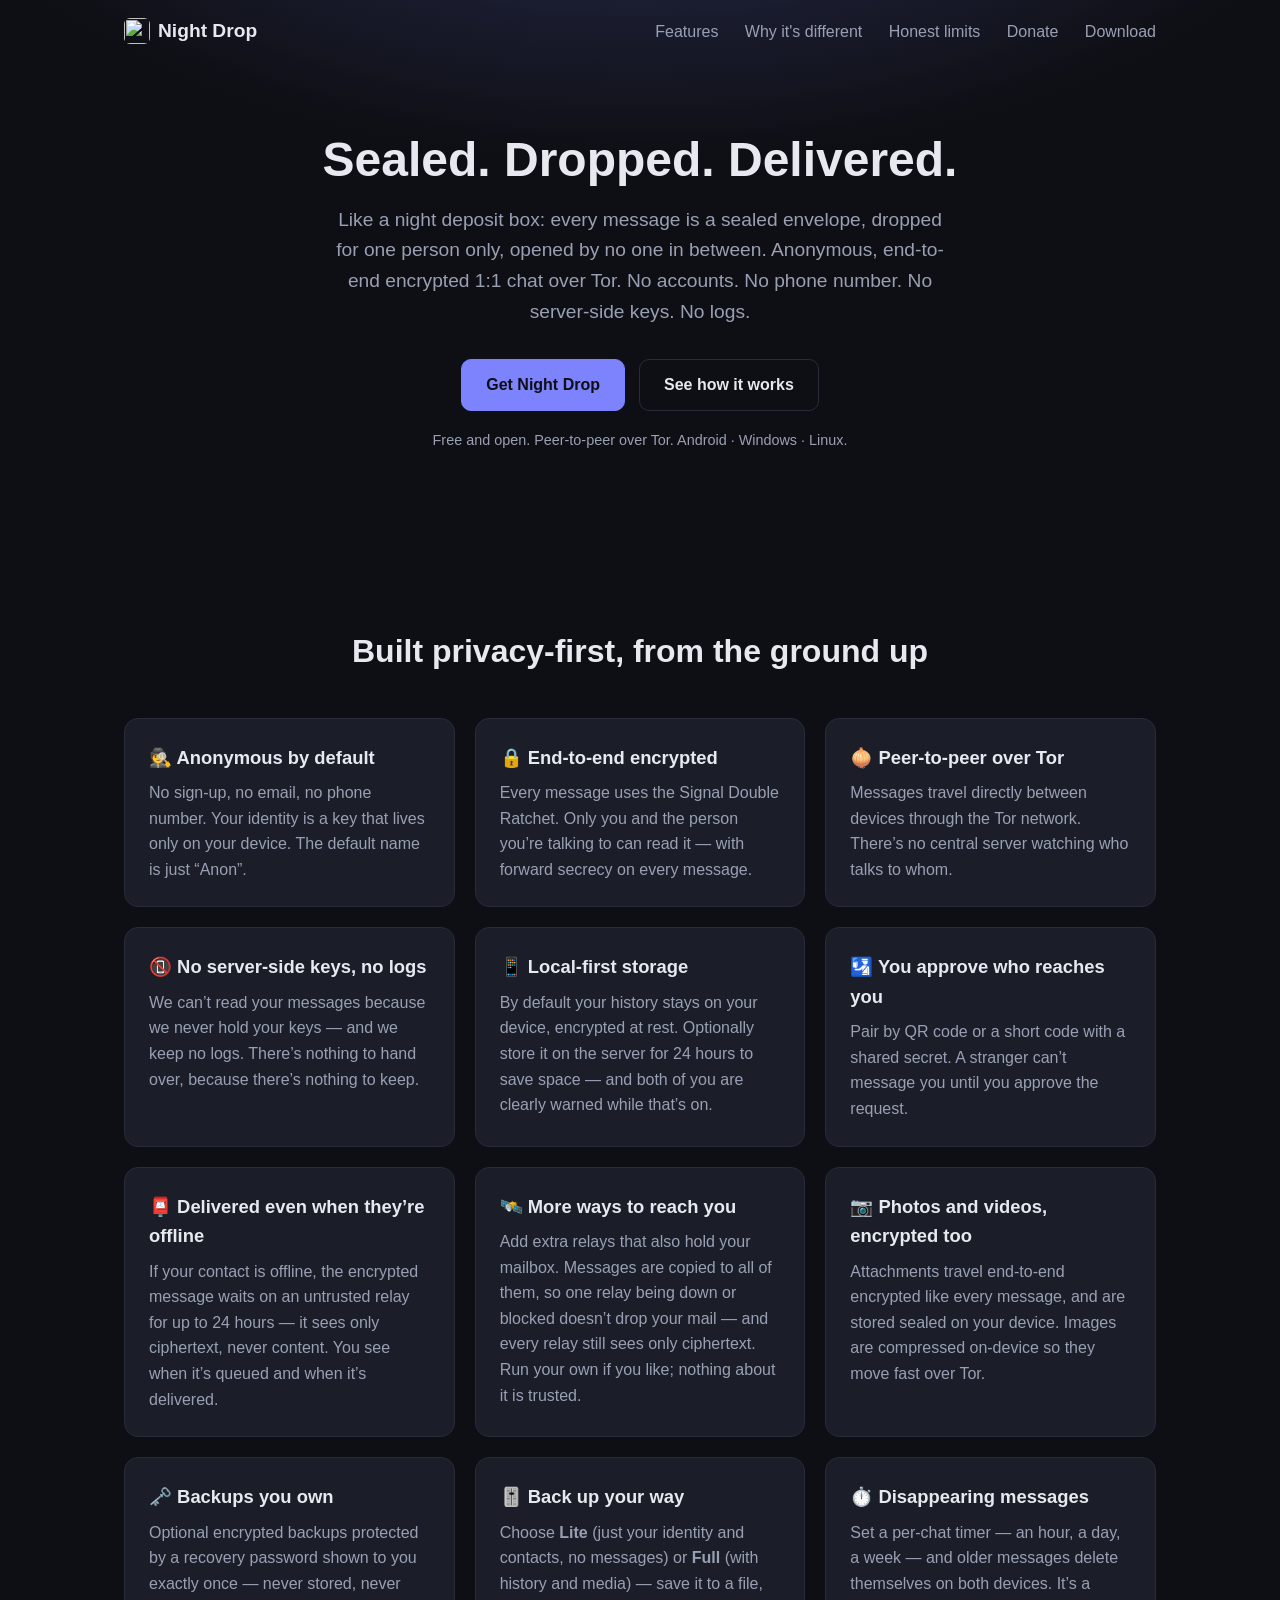
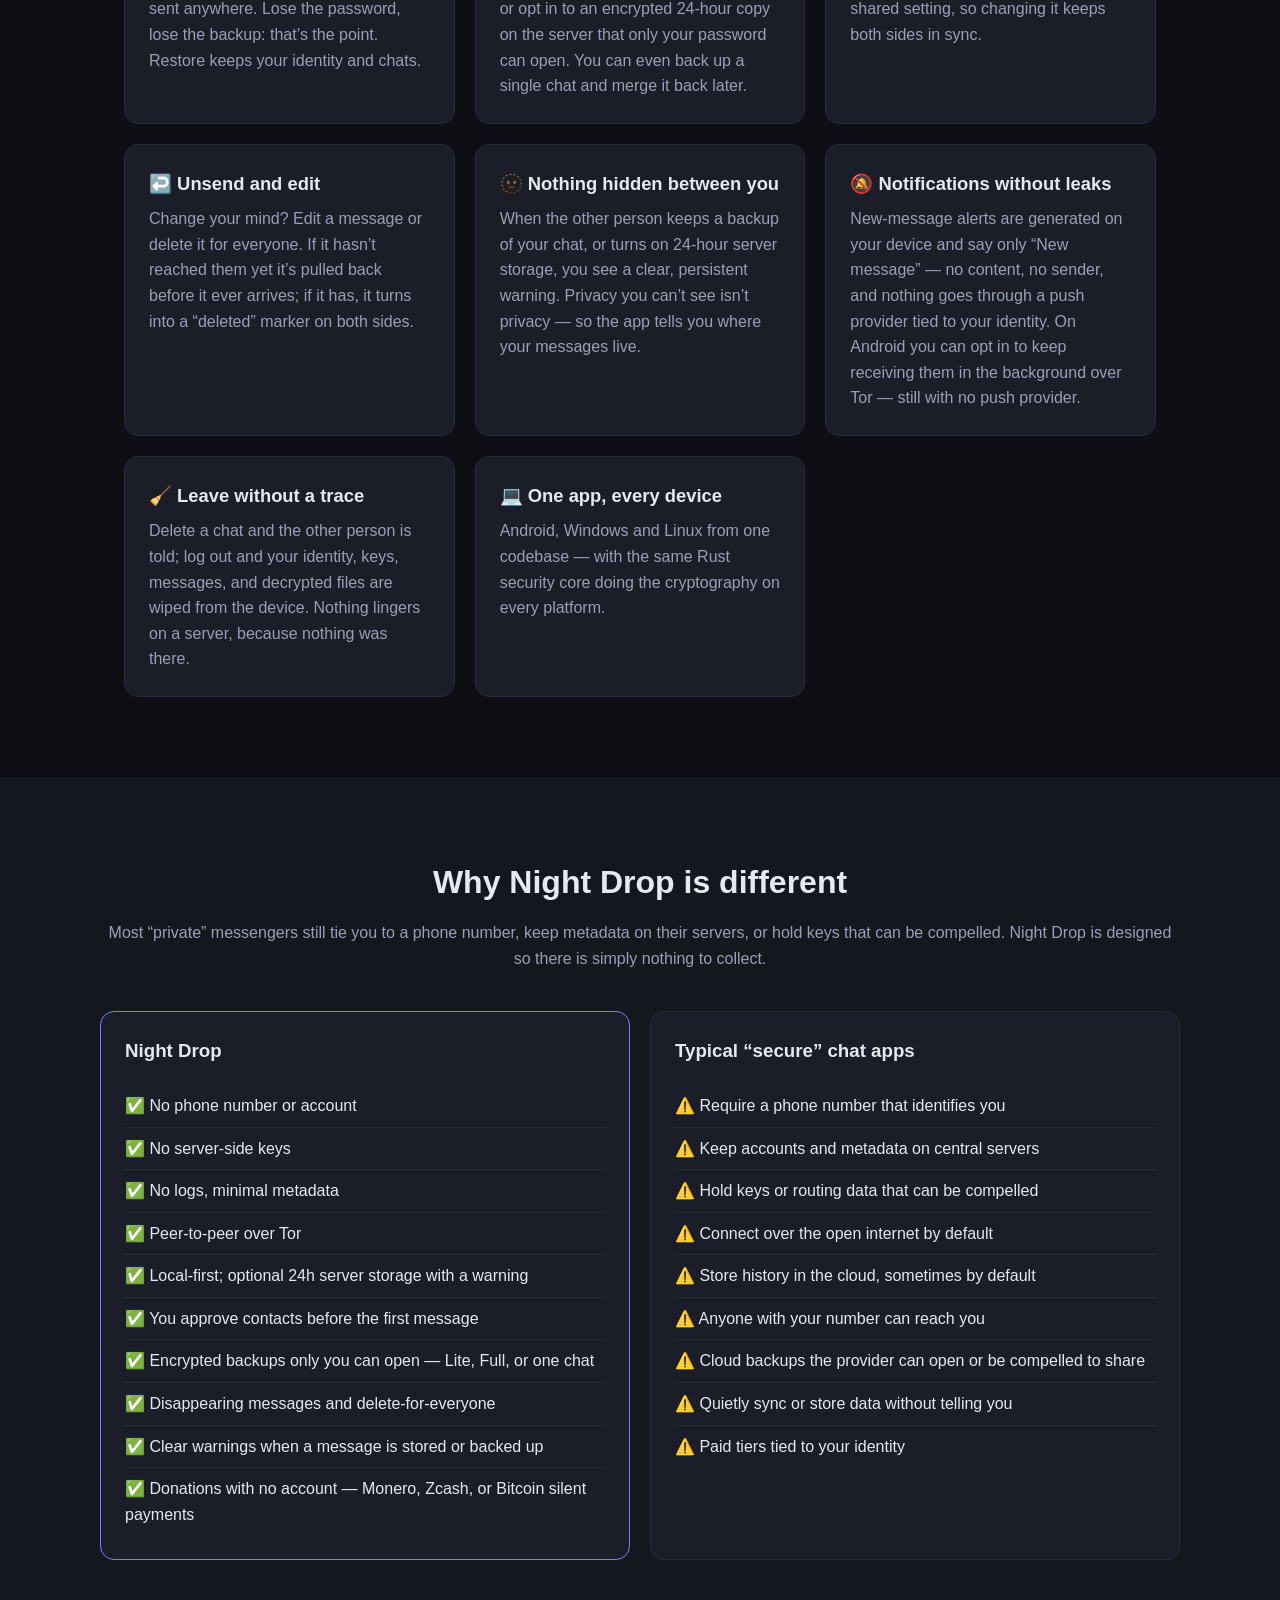
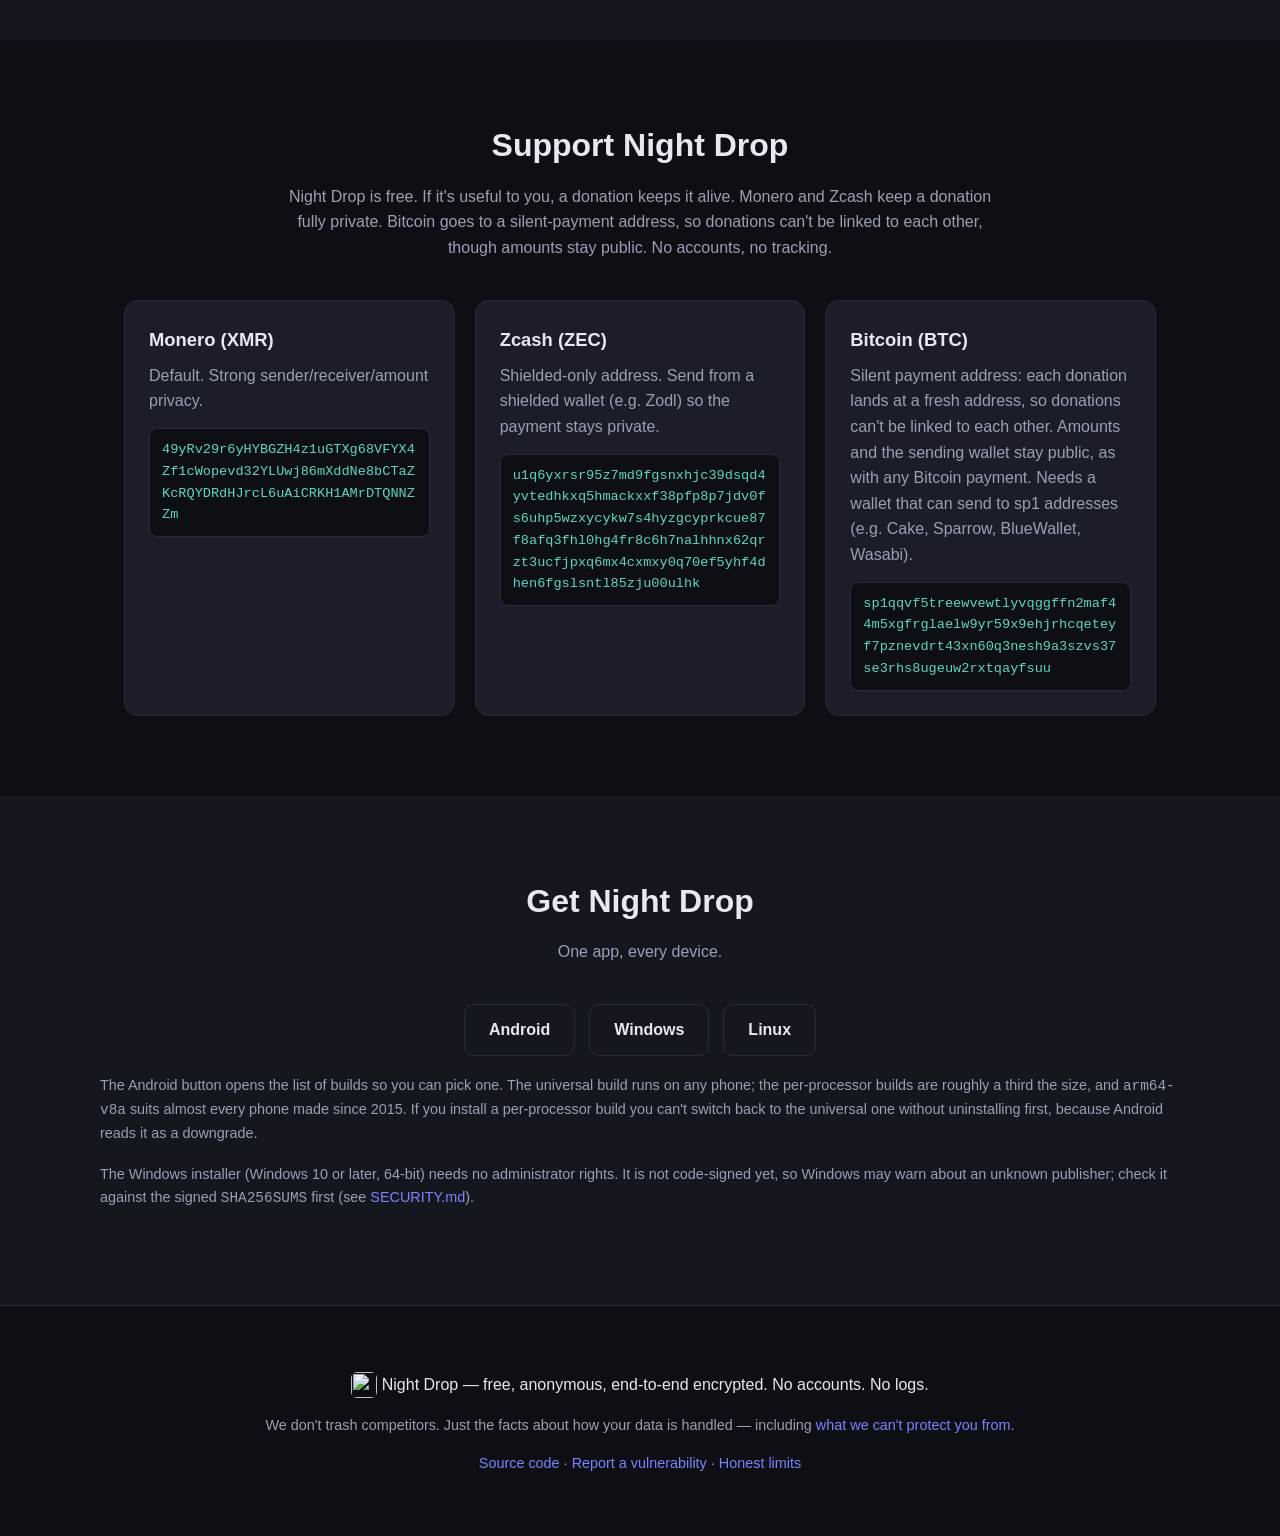
==== commit 0545ecd0: "Website: Windows download (NightDropSetup.exe) Clearnet links /releases/latest/download/NightDropSet" ====
--- a/website/index.html
+++ b/website/index.html
@@ -7,7 +7,7 @@
        it plus X-Frame-Options as HTTP headers on the server for clickjacking protection.) -->
   <meta http-equiv="Content-Security-Policy" content="default-src 'self'; script-src 'self' 'unsafe-inline'; style-src 'self' 'unsafe-inline'; img-src 'self' data:; font-src 'self'; connect-src 'self'; object-src 'none'; base-uri 'none'; form-action 'none'; frame-ancestors 'none'">
   <meta name="viewport" content="width=device-width, initial-scale=1.0" />
-  <title>Night Drop — private messaging that leaves no trace</title>
+  <title>Night Drop — private messaging with no account and no phone number</title>
   <meta name="description" content="Night Drop is a free, anonymous, end-to-end encrypted 1:1 messenger. No accounts, no server-side keys, no logs. Peer-to-peer over Tor, local-first storage." />
   <link rel="canonical" href="https://nightdrop.app/" />
   <meta name="robots" content="index, follow, max-image-preview:large" />
@@ -17,8 +17,8 @@
   <meta name="color-scheme" content="dark" />
 
   <!-- Open Graph (link previews) -->
-  <meta property="og:title" content="Night Drop — private messaging that leaves no trace" />
-  <meta property="og:description" content="Sealed. Dropped. Delivered. Anonymous, end-to-end encrypted 1:1 chat over Tor — no accounts, no server-side keys, no logs, no one in between." />
+  <meta property="og:title" content="Night Drop — private messaging with no account and no phone number" />
+  <meta property="og:description" content="Sealed. Dropped. Delivered. Anonymous, end-to-end encrypted 1:1 chat over Tor — no accounts, no server-side keys, no logs, and no one in between can open it." />
   <meta property="og:type" content="website" />
   <meta property="og:url" content="https://nightdrop.app/" />
   <meta property="og:site_name" content="Night Drop" />
@@ -30,8 +30,8 @@
 
   <!-- Twitter/X card -->
   <meta name="twitter:card" content="summary" />
-  <meta name="twitter:title" content="Night Drop — private messaging that leaves no trace" />
-  <meta name="twitter:description" content="Anonymous, end-to-end encrypted 1:1 chat over Tor — no accounts, no server-side keys, no logs, no one in between." />
+  <meta name="twitter:title" content="Night Drop — private messaging with no account and no phone number" />
+  <meta name="twitter:description" content="Anonymous, end-to-end encrypted 1:1 chat over Tor — no accounts, no server-side keys, no logs, and no one in between can open it." />
   <meta name="twitter:image" content="https://nightdrop.app/icon-512.png" />
 
   <link rel="icon" type="image/png" sizes="192x192" href="icon-192.png" />
@@ -103,7 +103,7 @@
         <a class="btn primary" href="#download">Get Night Drop</a>
         <a class="btn ghost" href="#features">See how it works</a>
       </div>
-      <p class="fineprint">Free and open. Peer-to-peer over Tor. Android ·<!-- iOS · Windows · macOS ·--> Linux.</p>
+      <p class="fineprint">Free and open. Peer-to-peer over Tor. Android · Windows ·<!-- iOS · macOS ·--> Linux.</p>
     </div>
   </header>
 
@@ -207,7 +207,7 @@
         </article>
         <article class="card">
           <h3>💻 One app, every device</h3>
-          <p>Android <!--iOS, Windows, macOS,--> and Linux from one codebase — with the same
+          <p>Android, Windows <!--iOS, macOS,--> and Linux from one codebase — with the same
              Rust security core doing the cryptography on every platform.</p>
         </article>
       </div>
@@ -293,7 +293,7 @@
       <div class="downloads" id="download-links">
         <!--<a class="btn ghost" href="#">iOS</a>-->
         <a class="btn ghost" href="#">Android</a>
-        <!--<a class="btn ghost" href="#">Windows</a>-->
+        <a class="btn ghost" href="#">Windows</a>
         <!--a class="btn ghost" href="#">macOS</a>-->
         <a class="btn ghost" href="#">Linux</a>
       </div>
@@ -303,6 +303,11 @@
         <code>arm64-v8a</code> suits almost every phone made since 2015. If you install a
         per-processor build you can't switch back to the universal one without uninstalling
         first, because Android reads it as a downgrade.
+      </p>
+      <p class="fineprint">
+        The Windows installer (Windows 10 or later, 64-bit) needs no administrator rights. It is not
+        code-signed yet, so Windows may warn about an unknown publisher; check it against the signed
+        <code>SHA256SUMS</code> first (see <a href="https://github.com/nightdropapp/nightdrop/blob/main/SECURITY.md">SECURITY.md</a>).
       </p>
     </section>
   </main>
@@ -341,7 +346,7 @@
         setText('hero-headline', c.app.headline);
         setText('hero-tagline', c.app.tagline);
         setText('donate-blurb', c.app.blurb);
-        if (c.app.name) document.title = c.app.name + ' — private messaging that leaves no trace';
+        if (c.app.name) document.title = c.app.name + ' — private messaging with no account and no phone number';
       }
       if (Array.isArray(c.donations) && c.donations.length) {
         var grid = document.getElementById('donate-grid');
